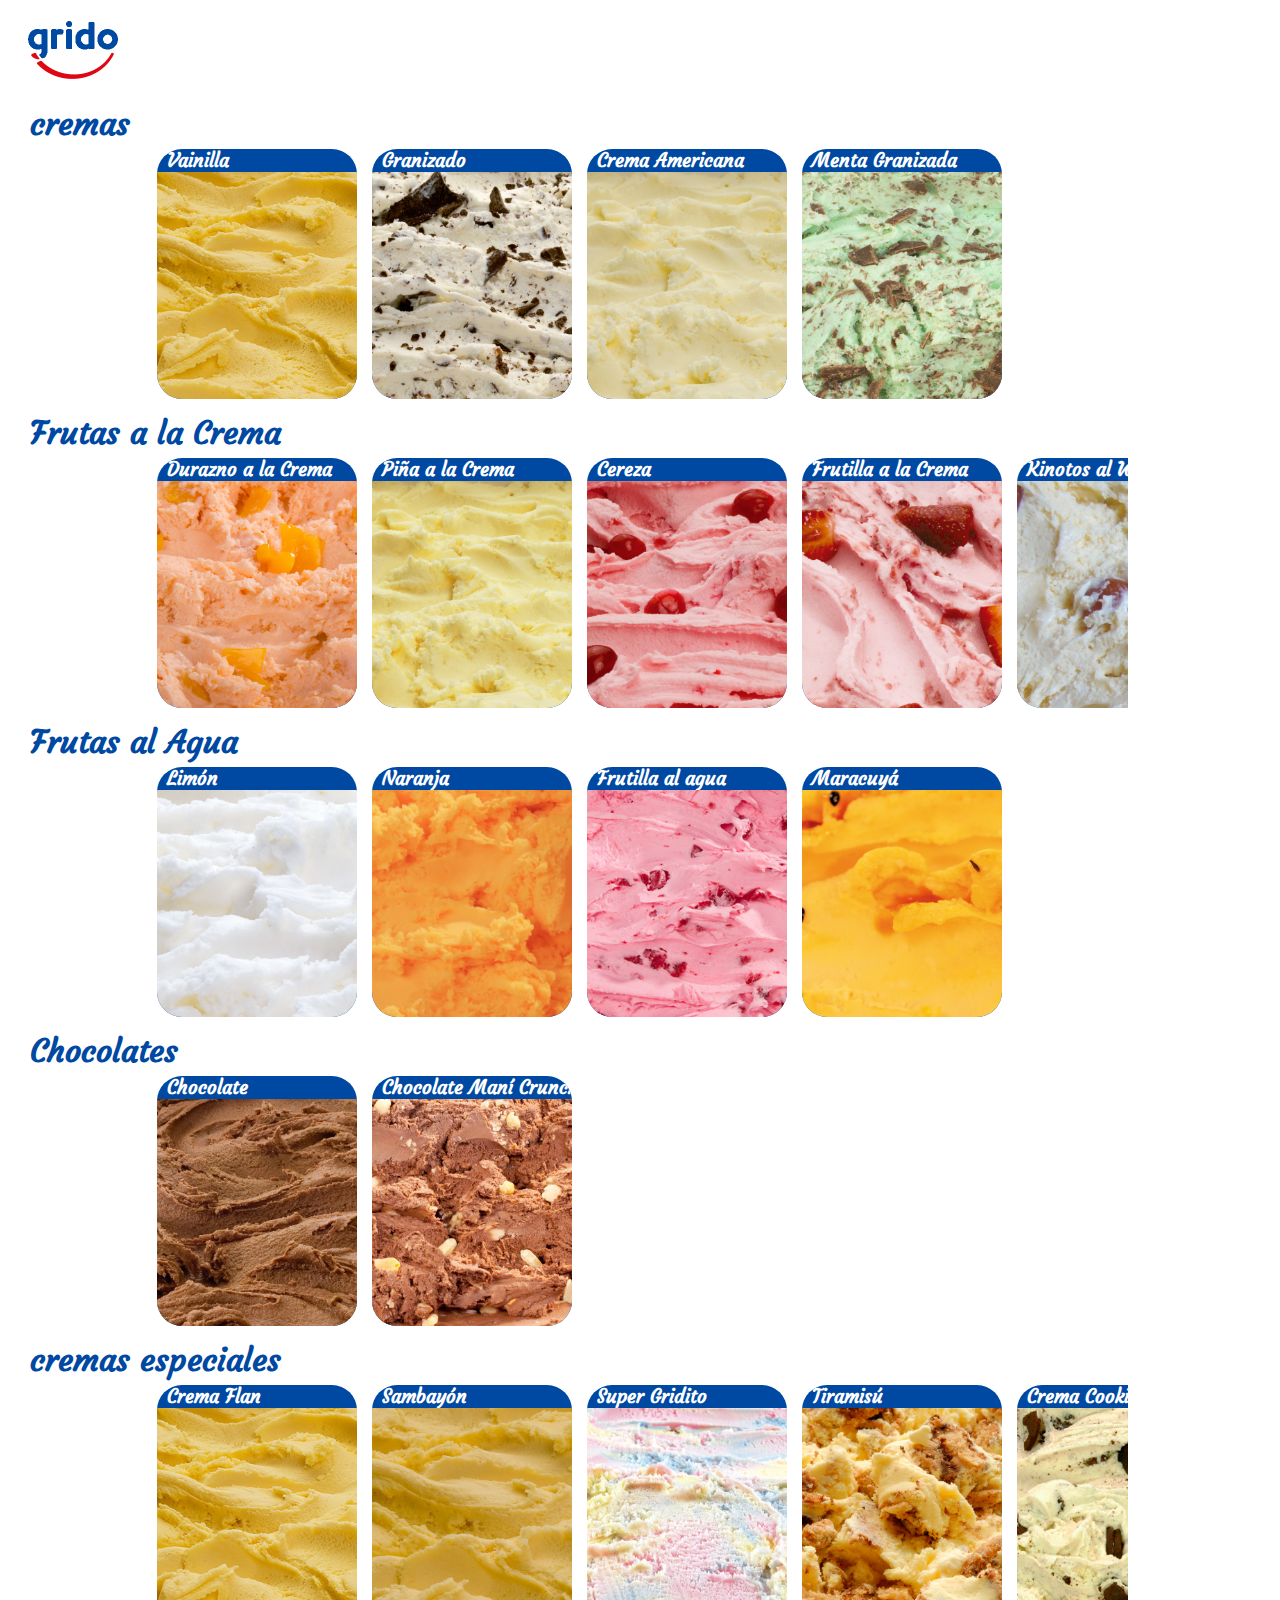
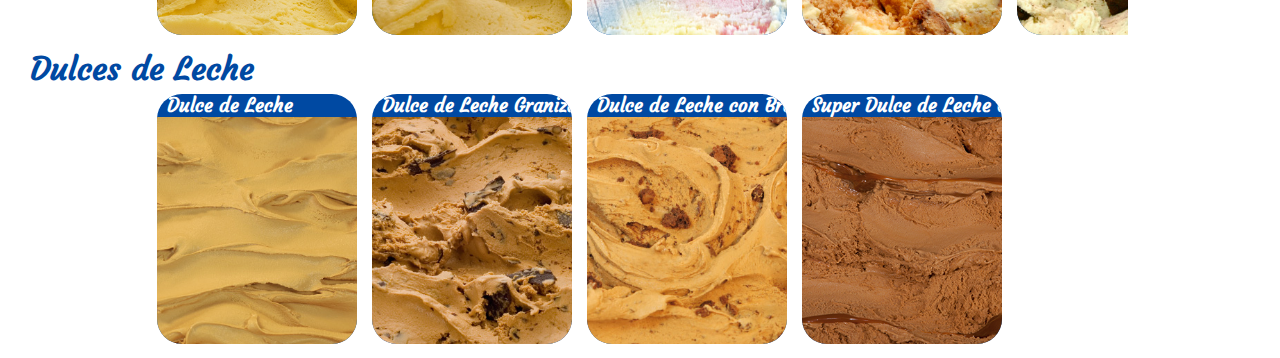
==== index.html @ 0a99d248 "stock" ====
<!DOCTYPE html>
<html lang="en">
<head>
    <meta charset="UTF-8">
    <meta http-equiv="X-UA-Compatible" content="IE=edge">
    <meta name="viewport" content="width=device-width, initial-scale=1.0">
	<link rel="stylesheet" href="sabores.css">
    <meta name="author" content="Maximiliano Vai">
    <meta name="description" content="Listado de Sabores Heladeria">
    <title>Sabores</title>
</head>
<body>
    <header class="header">
        <picture class="header__logo">
         <img src="./img/grido-logo_azul01.png" alt="grido" >   
        </picture>    
         <section class="header__menu">
         <div class="header__menu">
          <img class="heder__menu-img" src="img/profile.png" alt="iconProfile">
          <p>productos</p>     
          </div>
         <ul>
         <li><a href="http://chile.gridohelado.com">Grido</a> </li> 
         <li><a href="#">item N</a> </li> 
        </ul>
         </section>
        </header>
        <main>
        <div class="container-carousel">
            <h1>cremas</h1>
            <section class="carousel">
                <article class="ficha-sabor">
                    <h3>Vainilla</h3>
                    <picture class="ficha-sabor__imagen">
                        <img src="img/vainilla.jpg" alt="vainilla">
                        
                    </picture>
                    <p>
                        <button  type="button"> + </button>
                    </p>
                </article>
                <article class="ficha-sabor">
                    <h3>Granizado</h3>
                    <picture class="ficha-sabor__imagen">
                        <img src="img/granizado.jpg" alt="Granizado">
                    </picture>
                    <p>
                    <button type="button"> + </button>
                    </p>
                </article>
            
                <article class="ficha-sabor">
                    <h3>Crema Americana</h3>
                    <picture class="ficha-sabor__imagen">
                        <img src="img/crema-americana.jpg" alt="Crema Americana">
                    </picture>
                    <p>
                    <button type="button"> + </button>
                    </p>
                </article>
                <article class="ficha-sabor hide">
                    <h3>Crema Rusa</h3>
                    <picture class="ficha-sabor__imagen">
                        <img src="img/crema-rusa.jpg" alt="Crema Rusa">
                    </picture>
                    <p>
                    <button type="button"> + </button>
                    </p>
                </article>
                <article class="ficha-sabor">
                    <h3>Menta Granizada</h3>
                    <picture class="ficha-sabor__imagen">
                        <img src="img/menta-granizada.jpg" alt="Menta Granizada">
                    </picture>
                    <p>
                    <button type="button"> + </button>
                    </p>
                </article>                

            </section>
        </div>
        <div class="container-carousel">
            <h1>Frutas a la Crema</h1>
            <section class="carousel">
                <article class="ficha-sabor">
                    <h3>Durazno a la Crema</h3>
                    <picture class="ficha-sabor__imagen">
                        <img src="img/Durazno-a-la-crema.jpg" alt="Durazno a la Crema">
                    </picture>
                    <p>
                        <button  type="button"> + </button>
                    </p>
                </article>
                <article class="ficha-sabor">
                    <h3>Piña a la Crema</h3>
                    <picture class="ficha-sabor__imagen">
                        <img src="img/anana.jpg" alt="Piña a la Crema">
                    </picture>
                    <p>
                    <button type="button"> + </button>
                    </p>
                </article>
                <article class="ficha-sabor hide">
                    <h3>Banana con Dulce de Leche</h3>
                    <picture class="ficha-sabor__imagen">
                        <img src="img/banana-dulcedeleche.jpg" alt="Banana con Dulce de Leche">
                        
                    </picture>
                    <p>
                        <button  type="button"> + </button>
                    </p>
                </article>
                <article class="ficha-sabor">
                    <h3>Cereza</h3>
                    <picture class="ficha-sabor__imagen">
                        <img src="img/cereza.jpg" alt="Cereza">
                    </picture>
                    <p>
                    <button type="button"> + </button>
                    </p>
                </article>
                <article class="ficha-sabor">
                    <h3>Frutilla a la Crema</h3>
                    <picture class="ficha-sabor__imagen">
                        <img src="img/frutilla-crema.jpg" alt="Frutilla a la Crema">
                    </picture>
                    <p>
                    <button type="button"> + </button>
                    </p>
                </article>
                <article class="ficha-sabor">
                    <h3>Kinotos al Whisky</h3>
                    <picture class="ficha-sabor__imagen">
                        <img src="img/kinotos.jpg" alt="Kinotos al Whisky">
                    </picture>
                    <p>
                    <button type="button"> + </button>
                    </p>
                </article>                
            </section>
         </div>   
         <div class="container-carousel">
            <h1>Frutas al Agua</h1>
            <section class="carousel">
                <article class="ficha-sabor">
                    <h3>Limón</h3>
                    <picture class="ficha-sabor__imagen">
                        <img src="img/limon.jpg" alt="Limón">
                        
                    </picture>
                    <p>
                        <button  type="button"> + </button>
                    </p>
                </article>
                <article class="ficha-sabor">
                    <h3>Naranja</h3>
                    <picture class="ficha-sabor__imagen">
                        <img src="img/naranja.jpg" alt="Naranja">
                    </picture>
                    <p>
                    <button type="button"> + </button>
                    </p>
                </article>
                <article class="ficha-sabor">
                    <h3>Frutilla al agua</h3>
                    <picture class="ficha-sabor__imagen">
                        <img src="img/frutilla-agua.jpg" alt="Frutilla al agua">
                        
                    </picture>
                    <p>
                        <button  type="button"> + </button>
                    </p>
                </article>
                <article class="ficha-sabor">
                    <h3>Maracuyá</h3>
                    <picture class="ficha-sabor__imagen">
                        <img src="img/maracuya.jpg" alt="Maracuyá">
                    </picture>
                    <p>
                    <button type="button"> + </button>
                    </p>
                </article>
            </section>
         </div>   
        <div class="container-carousel">   
            <h1>Chocolates</h1>
            <section class="carousel">
                <article class="ficha-sabor hide">
                    <h3>Chocolate Dark</h3>
                    <picture class="ficha-sabor__imagen">
                        <img src="img/Chocolate-Dark.jpg" alt="Chocolate Dark">
                    </picture>
                    <p>
                        <button  type="button"> + </button>
                    </p>
                </article>
                <article class="ficha-sabor">
                    <h3>Chocolate</h3>
                    <picture class="ficha-sabor__imagen">
                        <img src="img/chocolate.jpg" alt="Chocolate">
                    </picture>
                    <p>
                    <button type="button"> + </button>
                    </p>
                </article>
                <article class="ficha-sabor hide">
                    <h3>Chocolate con Almendras</h3>
                    <picture class="ficha-sabor__imagen">
                        <img src="img/chocolate-almendras.jpg" alt="Chocolate con Almendras">
                    </picture>
                    <p>
                    <button type="button"> + </button>
                    </p>
                </article>
                <article class="ficha-sabor hide">
                    <h3>Chocolate Blanco</h3>
                    <picture class="ficha-sabor__imagen">
                        <img src="img/chocolate-blanco.jpg" alt="Chocolate Blanco">
                    </picture>
                    <p>
                    <button type="button"> + </button>
                    </p>
                </article>

                <article class="ficha-sabor hide">
                    <h3>Chocolate Suizo</h3>
                    <picture class="ficha-sabor__imagen">
                        <img src="img/chocolate-suizo.jpg" alt="Chocolate Suizo">
                    </picture>
                    <p>
                    <button type="button"> + </button>
                    </p>
                </article>
                <article class="ficha-sabor">
                    <h3>Chocolate Maní Crunch</h3>
                    <picture class="ficha-sabor__imagen">
                        <img src="img/chocolate-crunch.jpg" alt="Chocolate Maní Crunch">
                    </picture>
                    <p>
                    <button type="button"> + </button>
                    </p>
                </article>
            </section>
         </div>
         <div class="container-carousel">
            <h1>cremas especiales</h1>
            <section class="carousel">
                
                <article class="ficha-sabor hide">
                    <h3>Crème Brûlée</h3>
                    <picture class="ficha-sabor__imagen">
                        <img src="img/Creme-Brulee.jpg" alt="Crème Brûlée">
                    </picture>
                    <p>
                        <button  type="button"> + </button>
                    </p>
                </article>
                <article class="ficha-sabor">
                    <h3>Crema Flan</h3>
                    <picture class="ficha-sabor__imagen">
                        <img src="img/vainilla.jpg" alt="Crema Flan">
                    </picture>
                    <p>
                    <button type="button"> + </button>
                    </p>
                </article>
                <article class="ficha-sabor ">
                    <h3>Sambayón</h3>
                    <picture class="ficha-sabor__imagen">
                        <img src="img/sambayon.jpg" alt="Sambayon">
                    </picture>
                    <p>
                        <button  type="button"> + </button>
                    </p>
                </article>
                <article class="ficha-sabor">
                    <h3>Super Gridito</h3>
                    <picture class="ficha-sabor__imagen">
                        <img src="img/super-gridito.jpg" alt="Super Gridito">
                    </picture>
                    <p>
                    <button type="button"> + </button>
                    </p>
                </article>
                <article class="ficha-sabor">
                    <h3>Tiramisú</h3>
                    <picture class="ficha-sabor__imagen">
                        <img src="img/tiramisu.jpg" alt="Tiramisú">
                    </picture>
                    <p>
                        <button  type="button"> + </button>
                    </p>
                </article>
                <article class="ficha-sabor">
                    <h3>Crema Cookie </h3>
                    <picture class="ficha-sabor__imagen">
                        <img src="img/crema-cookie.jpg" alt="Crema Cookie">
                    </picture>
                    <p>
                    <button type="button"> + </button>
                    </p>
                </article>

                <article class="ficha-sabor">
                    <h3>Mascarpone con Frutos del Bosque</h3>
                    <picture class="ficha-sabor__imagen">
                        <img src="img/mascarpone-frutos.jpg" alt="Mascarpone con Frutos del Bosque">
                    </picture>
                    <p>
                    <button type="button"> + </button>
                    </p>
                </article>
                <article class="ficha-sabor">
                    <h3>Tramontana</h3>
                    <picture class="ficha-sabor__imagen">
                        <img src="img/tramontana.jpg" alt="Tramontana">
                    </picture>
                    <p>
                    <button type="button"> + </button>
                    </p>
                </article>
                <article class="ficha-sabor">
                    <h3>Marroc</h3>
                    <picture class="ficha-sabor__imagen">
                        <img src="img/marroc.jpg" alt="Marroc">
                    </picture>
                    <p>
                    <button type="button"> + </button>
                    </p>
                </article>
                <article class="ficha-sabor">
                    <h3>Cappuccino Granizado</h3>
                    <picture class="ficha-sabor__imagen">
                        <img src="img/cappuccino.jpg" alt="Cappuccino Granizado">
                    </picture>
                    <p>
                    <button type="button"> + </button>
                    </p>
                </article>
            </section>
         </div>
         <div class="container-carousel">
            <h1>Dulces de Leche</h1>
            <section class="carousel">
                <article class="ficha-sabor ">
                    <h3>Dulce de Leche</h3>
                    <picture class="ficha-sabor__imagen">
                        <img src="img/dulcedeleche.jpg" alt="Dulce de Leche">
                        
                    </picture>
                    <p>
                        <button  type="button"> + </button>
                    </p>
                </article>
                <article class="ficha-sabor hide">
                    <h3>Dulce de Leche con Nuez</h3>
                    <picture class="ficha-sabor__imagen">
                        <img src="img/dulcedeleche.jpg" alt="Dulce de Leche con Nuez">
                    </picture>
                    <p>
                    <button type="button"> + </button>
                    </p>
                </article>
                <article class="ficha-sabor">
                    <h3>Dulce de Leche Granizado</h3>
                    <picture class="ficha-sabor__imagen">
                        <img src="img/dulcedeleche-granizado.jpg" alt="Dulce de Leche Granizado">
                    </picture>
                    <p>
                    <button type="button"> + </button>
                    </p>
                </article>

                <article class="ficha-sabor">
                    <h3>Dulce de Leche con Brownie</h3>
                    <picture class="ficha-sabor__imagen">
                        <img src="img/dulcedeleche-brownie.jpg" alt="Dulce de Leche con Brownie">
                    </picture>
                    <p>
                    <button type="button"> + </button>
                    </p>
                </article>
                <article class="ficha-sabor">
                    <h3>Super Dulce de Leche Grido</h3>
                    <picture class="ficha-sabor__imagen">
                        <img src="img/super-ddl.jpg" alt="Super Dulce de Leche Grido">
                    </picture>
                    <p>
                    <button type="button"> + </button>
                    </p>
                </article>

            </section>
         </div>   
        </main>   
</body>
</html>
---- sabores.css ----
@import url('https://fonts.googleapis.com/css2?family=Courgette&display=swap');

:root{

    --branding-blue  : #0049a2 ; /*azul grido*/
    --branding-red   : #db3a35 ; /*rojo grido*/
    --branding-light : #AB88FF ;

 font-family: 'Courgette', cursive;

}


*{
    margin: 0;
    padding: 0;
    color: var(--branding-blue);
    font-family: 'Courgette', cursive;
 }
a{
/*    color: white;*/
    text-decoration: none;
}
a:hover{
    text-decoration:underline;
}



.header {
    margin: 10px;
    padding: 5px;
    display: flex;
    align-content: center;
    justify-content: space-between;
}

.header__logo img{
    height: 60px;
    width:  106px;   
    margin: 5px;
}

.header__menu{
    display: none;
}

.container-carousel{
    margin: 5px 30px;
}

.carousel
{
    width: 80%;
    overflow: scroll;
    /*padding: 0px;*/
    margin: auto; /*centra el elemento*/
    position: relative;
    white-space:nowrap;
    
}




.ficha-sabor{
width: 200px;
height: 250px;
border-radius: 25px;
margin: 5px;
overflow: hidden;
background-color: var(--branding-blue);
display:  inline-block ;
transition: 650ms ;
transform-origin: center;
 
}

.ficha-sabor h3 {
     color: white;
     margin: 0 10px ; 
     
}

.ficha-sabor__imagen > img {
    width: 200px;
    height: 250px;
    object-fit: cover;
    z-index: -5;
   }
   .ficha-sabor button{
       display: none;
       position: relative;
       top: -100px;
       margin: -80px 90px;
       text-align: center;
       font-size: 30px;
       border-radius: 15px;
       background-color: rgba(255,255,255,0.3);
   }
.hide {
    display: none;
}
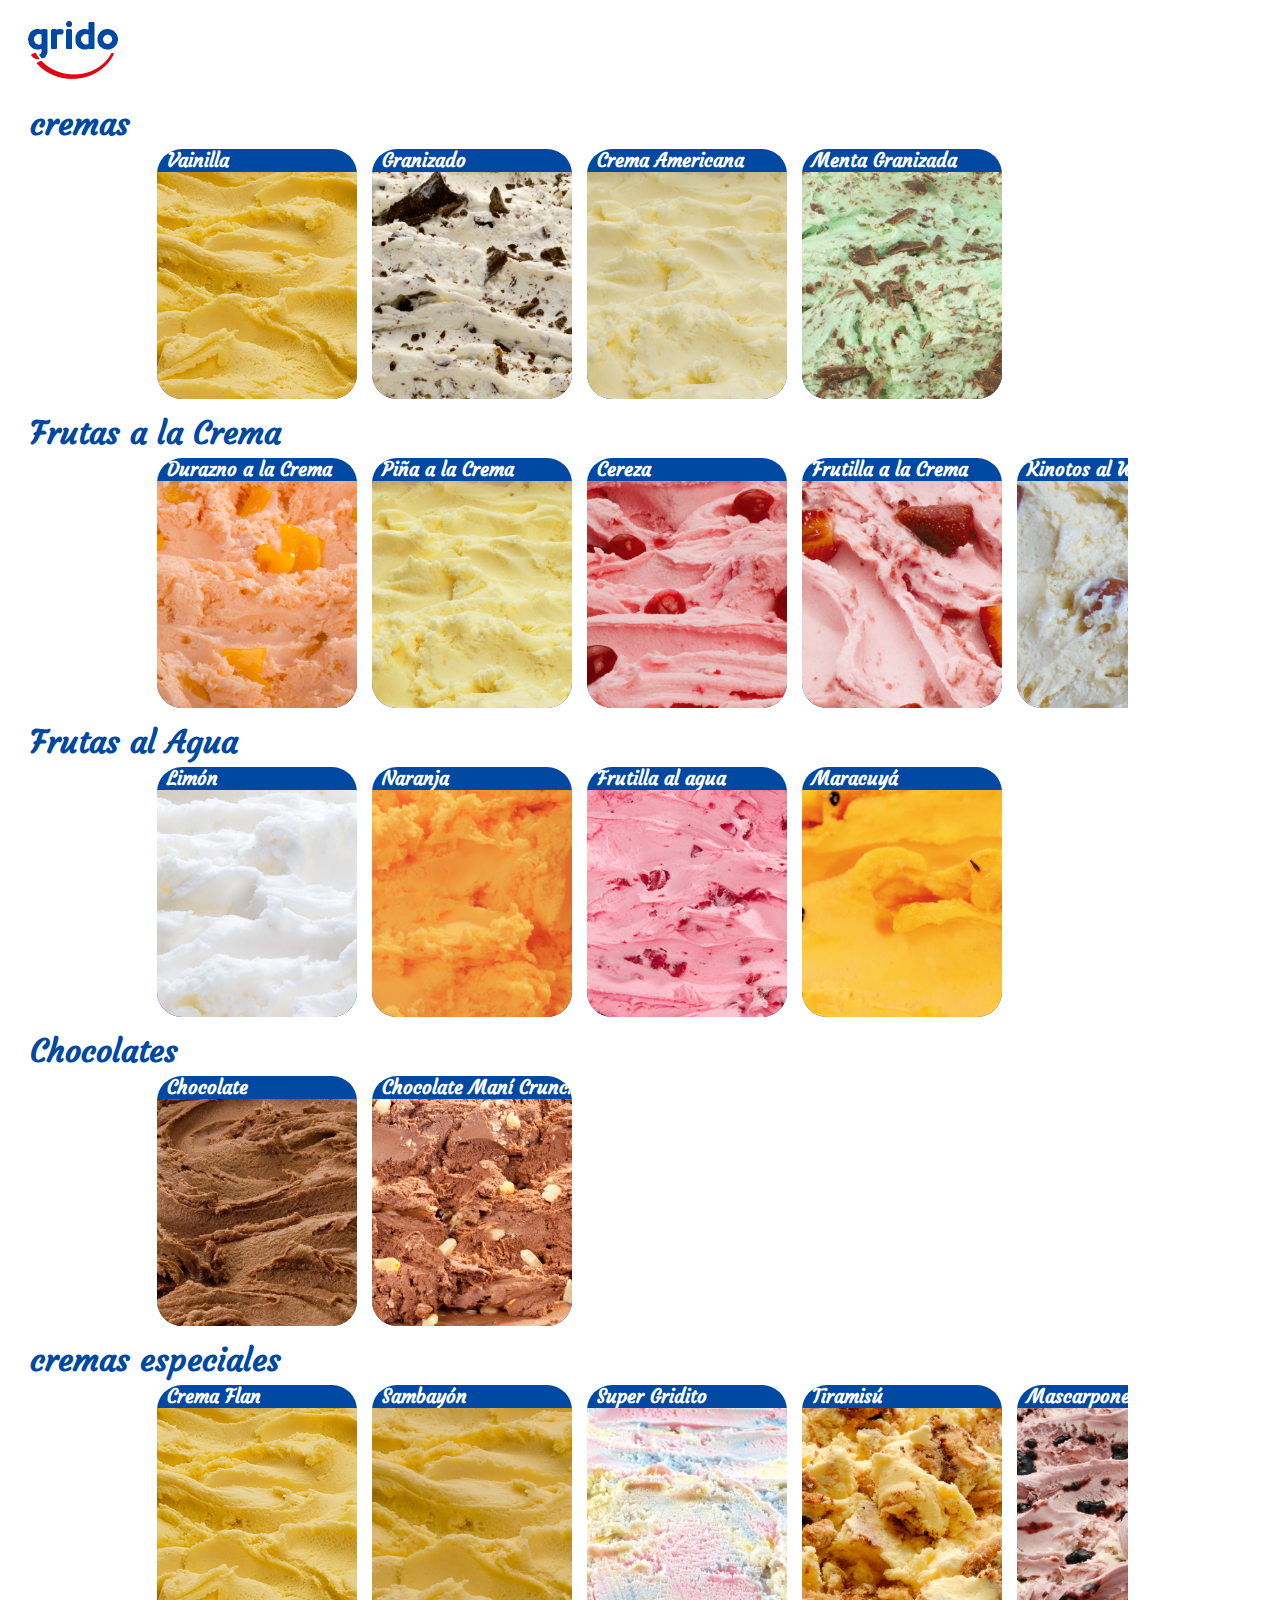
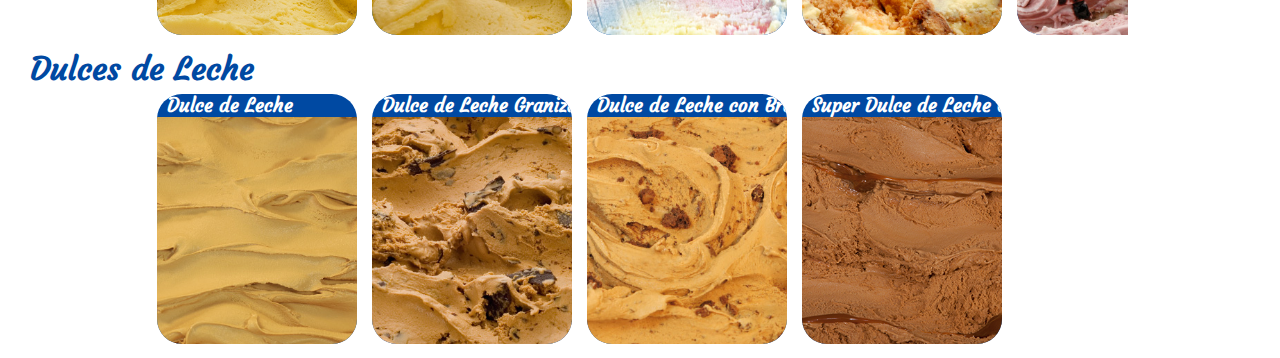
==== commit fe5a4acb: "stock" ====
--- a/index.html
+++ b/index.html
@@ -291,7 +291,7 @@
                         <button  type="button"> + </button>
                     </p>
                 </article>
-                <article class="ficha-sabor">
+                <article class="ficha-sabor hide">
                     <h3>Crema Cookie </h3>
                     <picture class="ficha-sabor__imagen">
                         <img src="img/crema-cookie.jpg" alt="Crema Cookie">
@@ -328,7 +328,7 @@
                     <button type="button"> + </button>
                     </p>
                 </article>
-                <article class="ficha-sabor">
+                <article class="ficha-sabor hide">
                     <h3>Cappuccino Granizado</h3>
                     <picture class="ficha-sabor__imagen">
                         <img src="img/cappuccino.jpg" alt="Cappuccino Granizado">
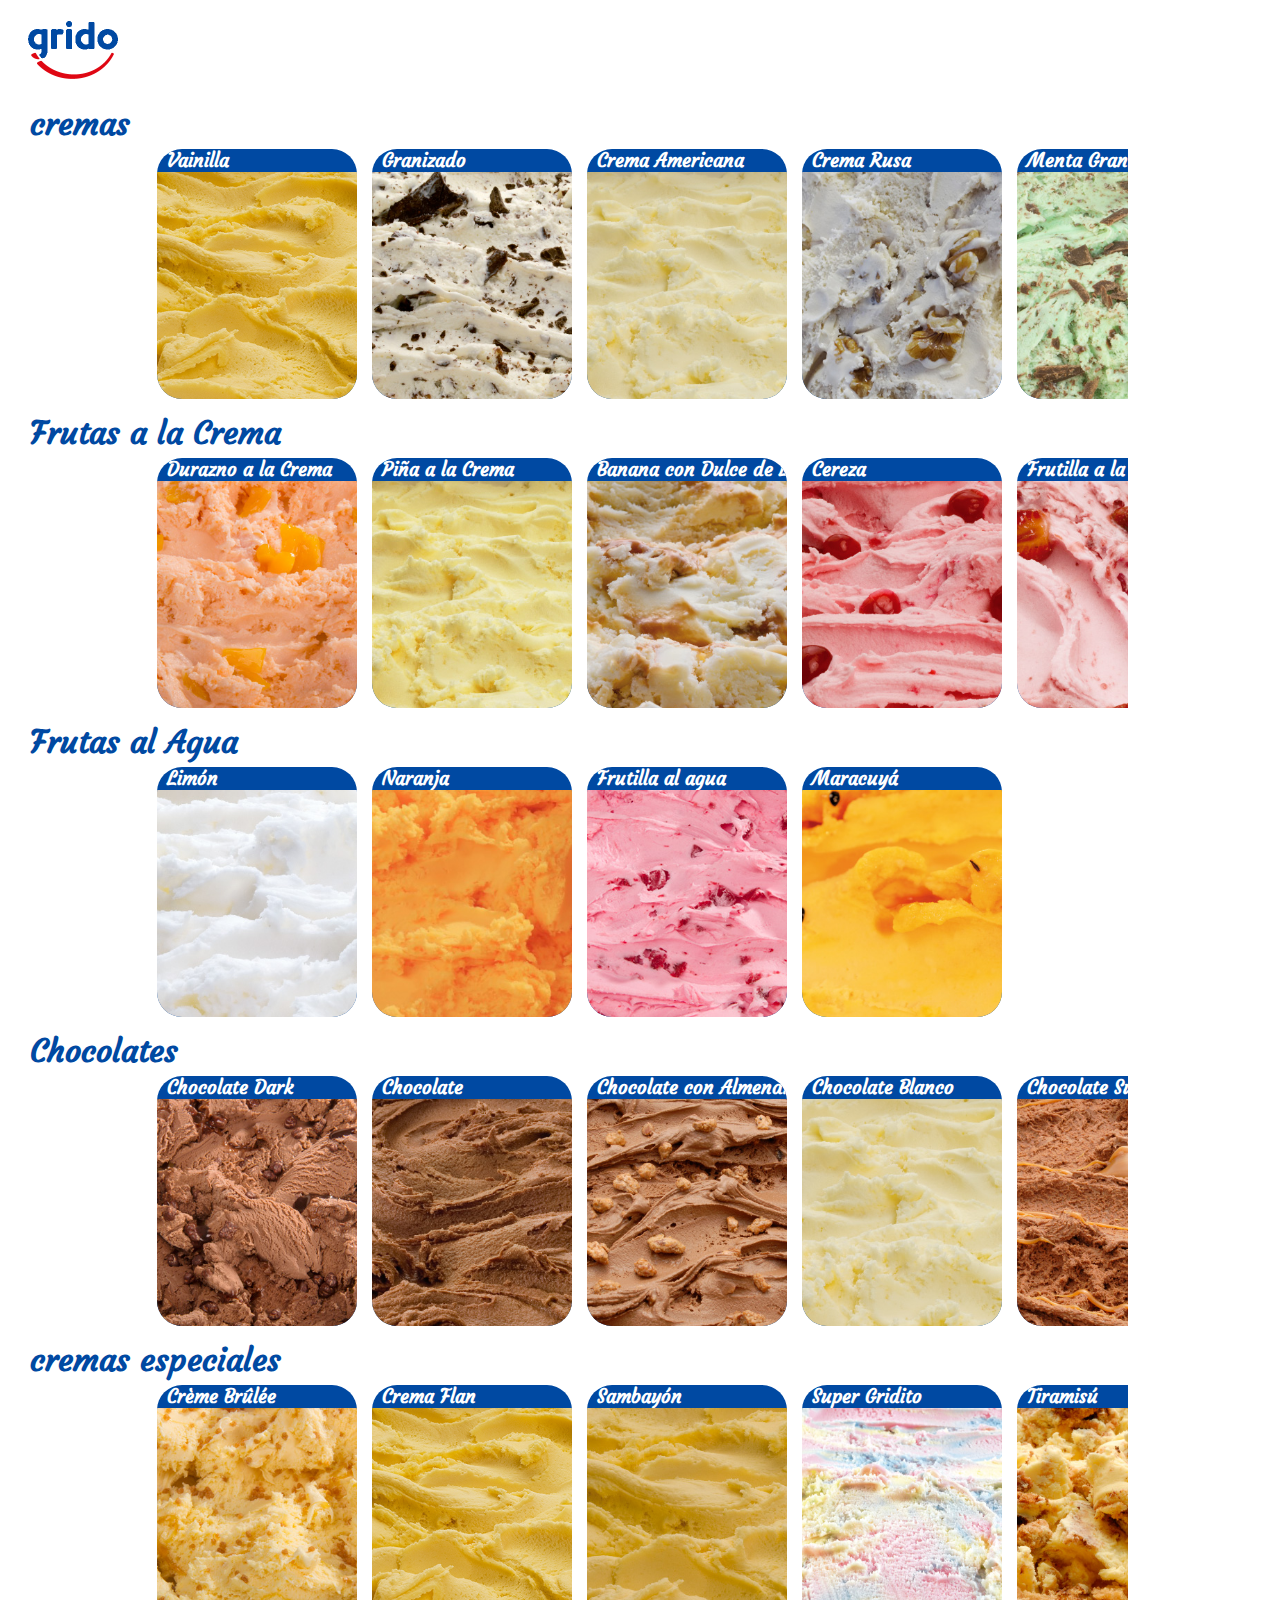
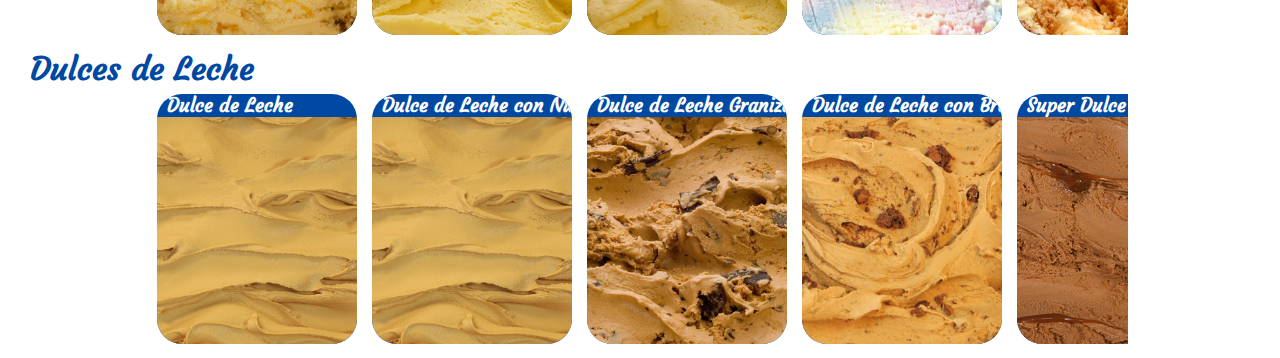
==== commit 66c9f92b: "sotck" ====
--- a/index.html
+++ b/index.html
@@ -58,7 +58,7 @@
                     <button type="button"> + </button>
                     </p>
                 </article>
-                <article class="ficha-sabor hide">
+                <article class="ficha-sabor  ">
                     <h3>Crema Rusa</h3>
                     <picture class="ficha-sabor__imagen">
                         <img src="img/crema-rusa.jpg" alt="Crema Rusa">
@@ -100,7 +100,7 @@
                     <button type="button"> + </button>
                     </p>
                 </article>
-                <article class="ficha-sabor hide">
+                <article class="ficha-sabor  ">
                     <h3>Banana con Dulce de Leche</h3>
                     <picture class="ficha-sabor__imagen">
                         <img src="img/banana-dulcedeleche.jpg" alt="Banana con Dulce de Leche">
@@ -185,7 +185,7 @@
         <div class="container-carousel">   
             <h1>Chocolates</h1>
             <section class="carousel">
-                <article class="ficha-sabor hide">
+                <article class="ficha-sabor  ">
                     <h3>Chocolate Dark</h3>
                     <picture class="ficha-sabor__imagen">
                         <img src="img/Chocolate-Dark.jpg" alt="Chocolate Dark">
@@ -203,7 +203,7 @@
                     <button type="button"> + </button>
                     </p>
                 </article>
-                <article class="ficha-sabor hide">
+                <article class="ficha-sabor  ">
                     <h3>Chocolate con Almendras</h3>
                     <picture class="ficha-sabor__imagen">
                         <img src="img/chocolate-almendras.jpg" alt="Chocolate con Almendras">
@@ -212,7 +212,7 @@
                     <button type="button"> + </button>
                     </p>
                 </article>
-                <article class="ficha-sabor hide">
+                <article class="ficha-sabor  ">
                     <h3>Chocolate Blanco</h3>
                     <picture class="ficha-sabor__imagen">
                         <img src="img/chocolate-blanco.jpg" alt="Chocolate Blanco">
@@ -222,7 +222,7 @@
                     </p>
                 </article>
 
-                <article class="ficha-sabor hide">
+                <article class="ficha-sabor  ">
                     <h3>Chocolate Suizo</h3>
                     <picture class="ficha-sabor__imagen">
                         <img src="img/chocolate-suizo.jpg" alt="Chocolate Suizo">
@@ -246,7 +246,7 @@
             <h1>cremas especiales</h1>
             <section class="carousel">
                 
-                <article class="ficha-sabor hide">
+                <article class="ficha-sabor  ">
                     <h3>Crème Brûlée</h3>
                     <picture class="ficha-sabor__imagen">
                         <img src="img/Creme-Brulee.jpg" alt="Crème Brûlée">
@@ -291,7 +291,7 @@
                         <button  type="button"> + </button>
                     </p>
                 </article>
-                <article class="ficha-sabor hide">
+                <article class="ficha-sabor  ">
                     <h3>Crema Cookie </h3>
                     <picture class="ficha-sabor__imagen">
                         <img src="img/crema-cookie.jpg" alt="Crema Cookie">
@@ -328,7 +328,7 @@
                     <button type="button"> + </button>
                     </p>
                 </article>
-                <article class="ficha-sabor hide">
+                <article class="ficha-sabor  ">
                     <h3>Cappuccino Granizado</h3>
                     <picture class="ficha-sabor__imagen">
                         <img src="img/cappuccino.jpg" alt="Cappuccino Granizado">
@@ -352,7 +352,7 @@
                         <button  type="button"> + </button>
                     </p>
                 </article>
-                <article class="ficha-sabor hide">
+                <article class="ficha-sabor  ">
                     <h3>Dulce de Leche con Nuez</h3>
                     <picture class="ficha-sabor__imagen">
                         <img src="img/dulcedeleche.jpg" alt="Dulce de Leche con Nuez">
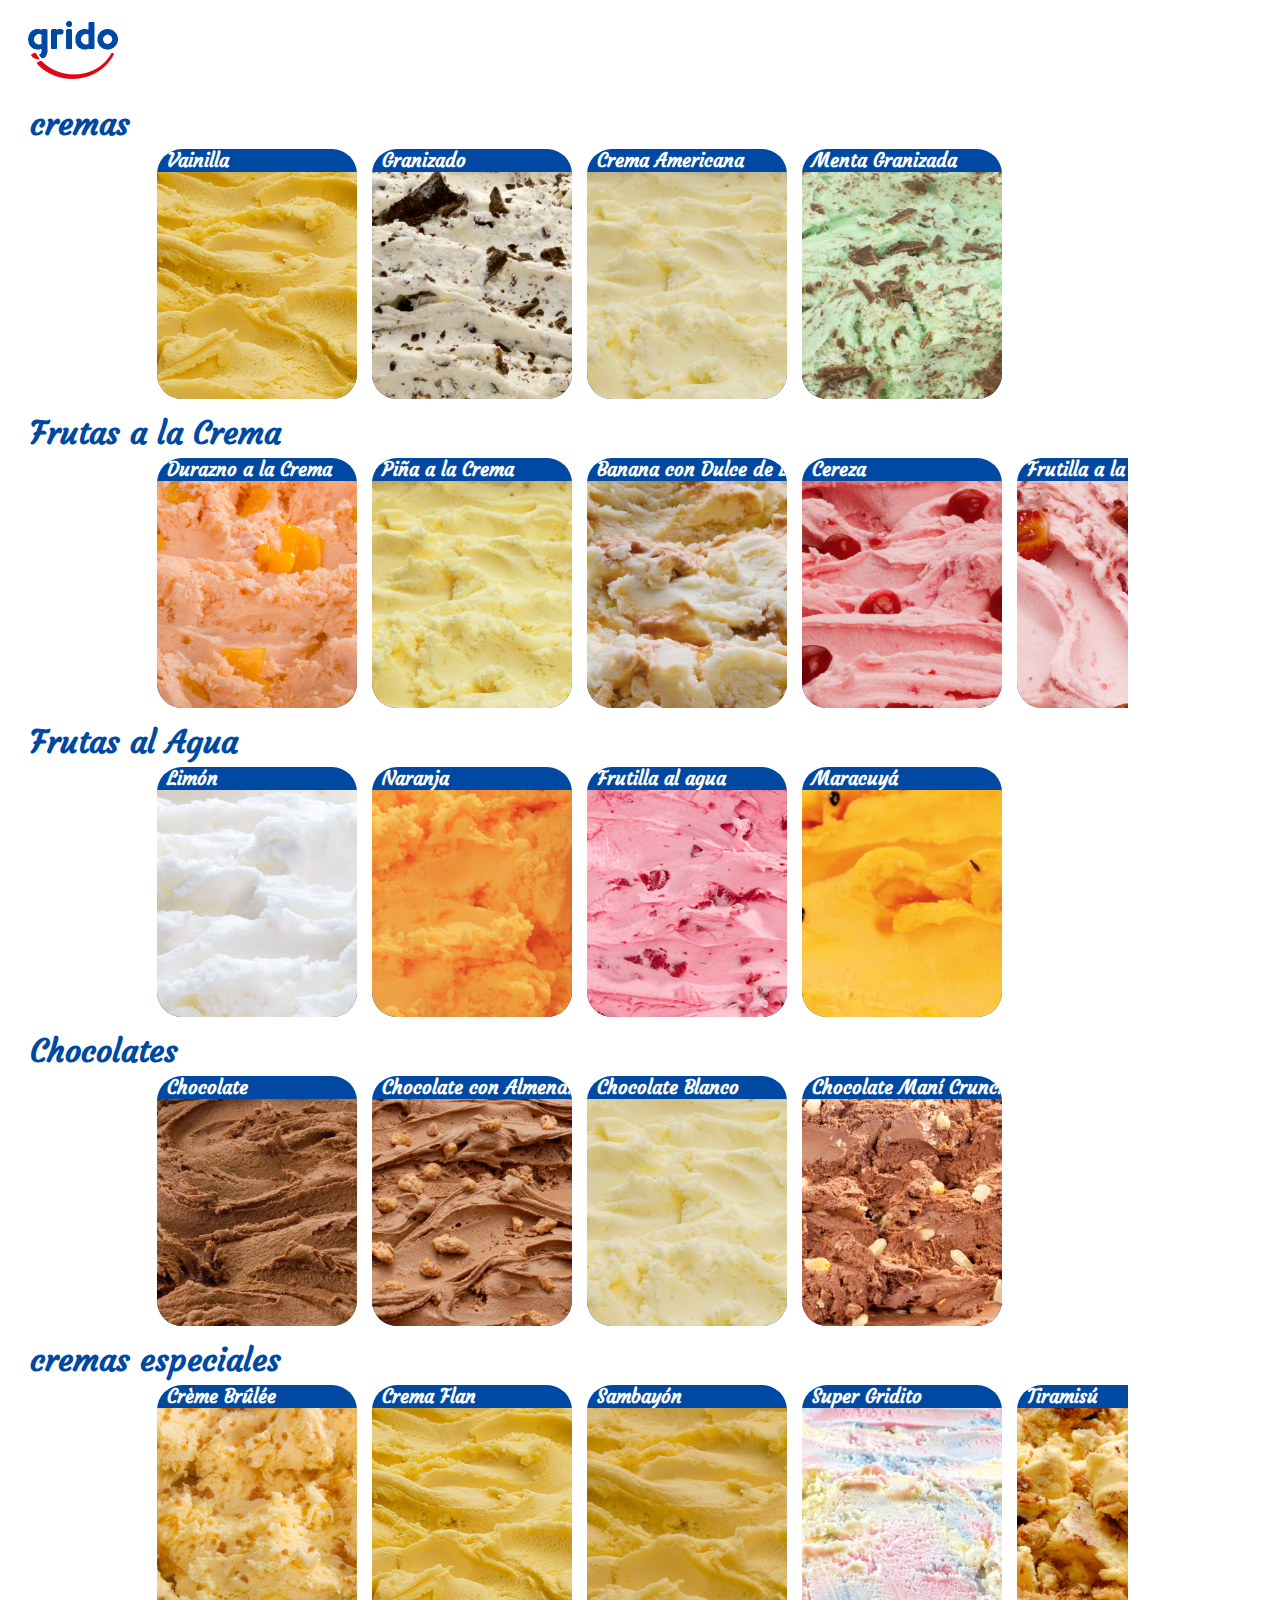
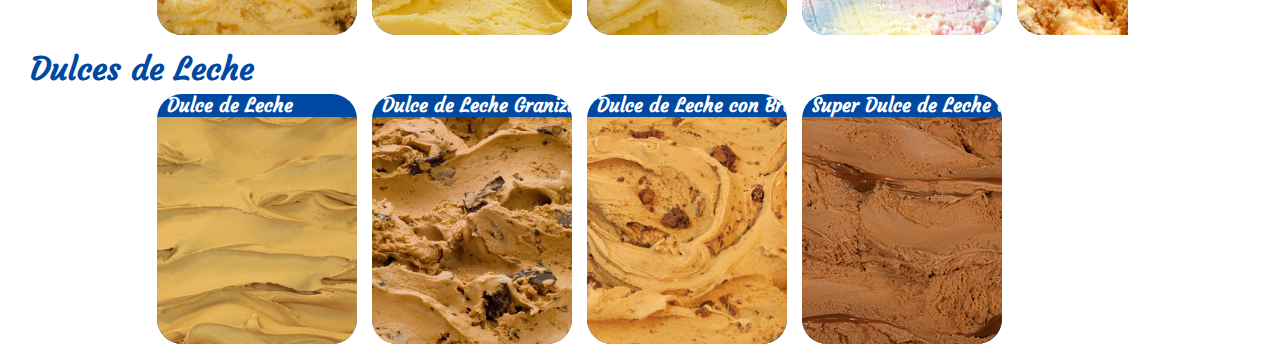
==== commit ee61d903: "stock" ====
--- a/index.html
+++ b/index.html
@@ -58,7 +58,7 @@
                     <button type="button"> + </button>
                     </p>
                 </article>
-                <article class="ficha-sabor  ">
+                <article class="ficha-sabor hide ">
                     <h3>Crema Rusa</h3>
                     <picture class="ficha-sabor__imagen">
                         <img src="img/crema-rusa.jpg" alt="Crema Rusa">
@@ -185,7 +185,7 @@
         <div class="container-carousel">   
             <h1>Chocolates</h1>
             <section class="carousel">
-                <article class="ficha-sabor  ">
+                <article class="ficha-sabor hide ">
                     <h3>Chocolate Dark</h3>
                     <picture class="ficha-sabor__imagen">
                         <img src="img/Chocolate-Dark.jpg" alt="Chocolate Dark">
@@ -222,7 +222,7 @@
                     </p>
                 </article>
 
-                <article class="ficha-sabor  ">
+                <article class="ficha-sabor hide ">
                     <h3>Chocolate Suizo</h3>
                     <picture class="ficha-sabor__imagen">
                         <img src="img/chocolate-suizo.jpg" alt="Chocolate Suizo">
@@ -291,7 +291,7 @@
                         <button  type="button"> + </button>
                     </p>
                 </article>
-                <article class="ficha-sabor  ">
+                <article class="ficha-sabor  hide ">
                     <h3>Crema Cookie </h3>
                     <picture class="ficha-sabor__imagen">
                         <img src="img/crema-cookie.jpg" alt="Crema Cookie">
@@ -328,7 +328,7 @@
                     <button type="button"> + </button>
                     </p>
                 </article>
-                <article class="ficha-sabor  ">
+                <article class="ficha-sabor hide ">
                     <h3>Cappuccino Granizado</h3>
                     <picture class="ficha-sabor__imagen">
                         <img src="img/cappuccino.jpg" alt="Cappuccino Granizado">
@@ -352,7 +352,7 @@
                         <button  type="button"> + </button>
                     </p>
                 </article>
-                <article class="ficha-sabor  ">
+                <article class="ficha-sabor  hide ">
                     <h3>Dulce de Leche con Nuez</h3>
                     <picture class="ficha-sabor__imagen">
                         <img src="img/dulcedeleche.jpg" alt="Dulce de Leche con Nuez">
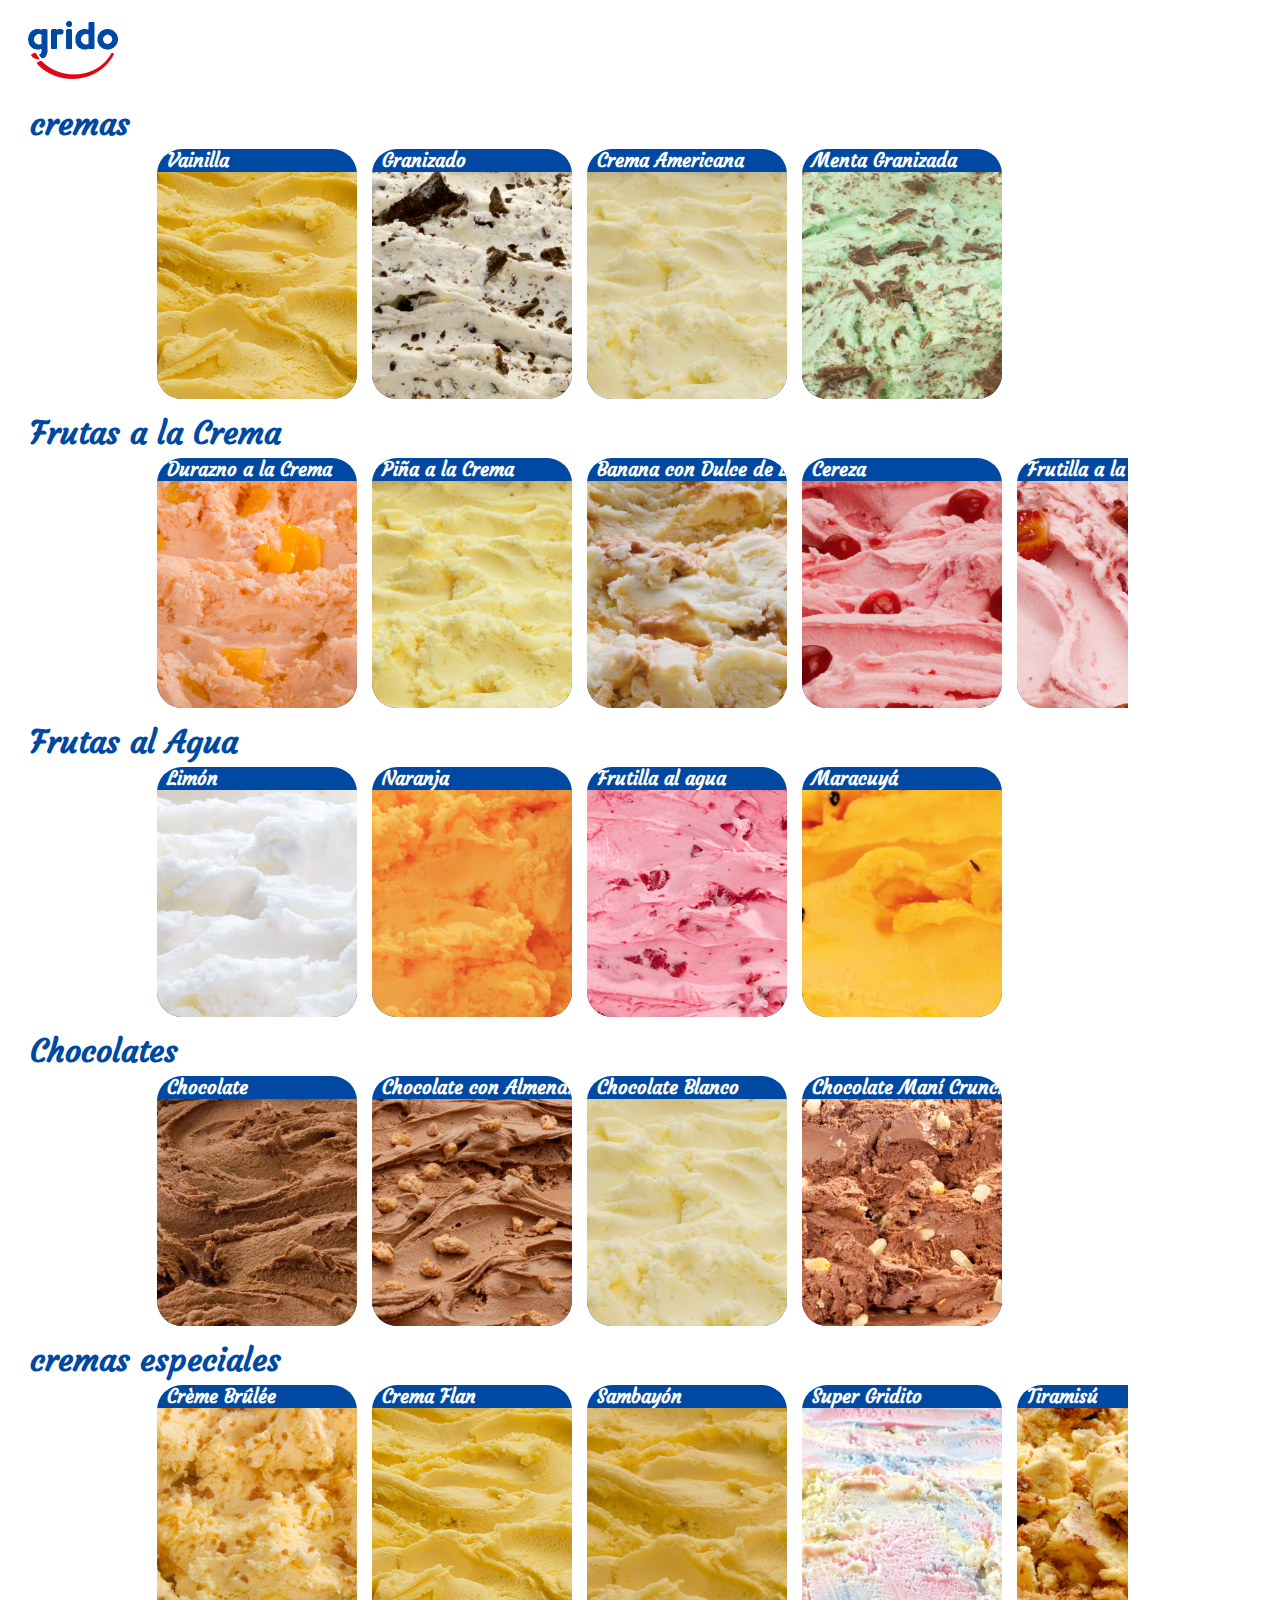
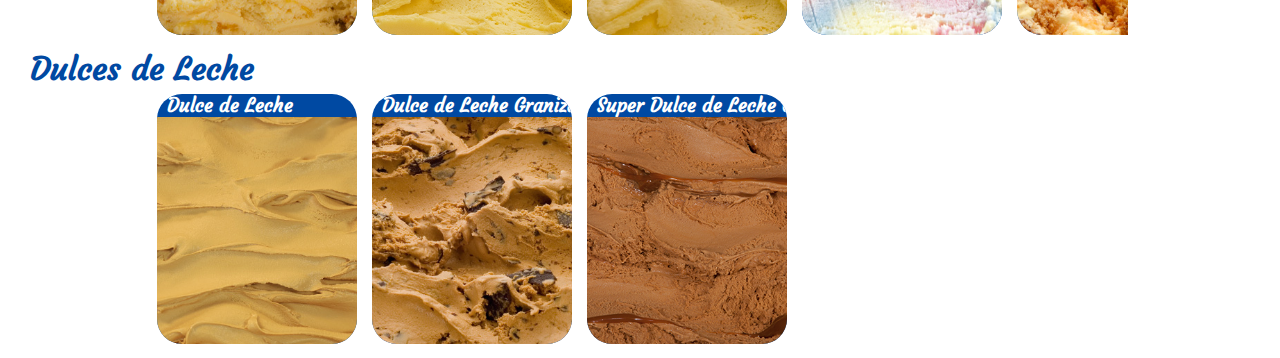
==== commit 6d13fe36: "stock" ====
--- a/index.html
+++ b/index.html
@@ -310,7 +310,7 @@
                     <button type="button"> + </button>
                     </p>
                 </article>
-                <article class="ficha-sabor">
+                <article class="ficha-sabor hide>
                     <h3>Tramontana</h3>
                     <picture class="ficha-sabor__imagen">
                         <img src="img/tramontana.jpg" alt="Tramontana">
@@ -371,7 +371,7 @@
                     </p>
                 </article>
 
-                <article class="ficha-sabor">
+                <article class="ficha-sabor hide">
                     <h3>Dulce de Leche con Brownie</h3>
                     <picture class="ficha-sabor__imagen">
                         <img src="img/dulcedeleche-brownie.jpg" alt="Dulce de Leche con Brownie">
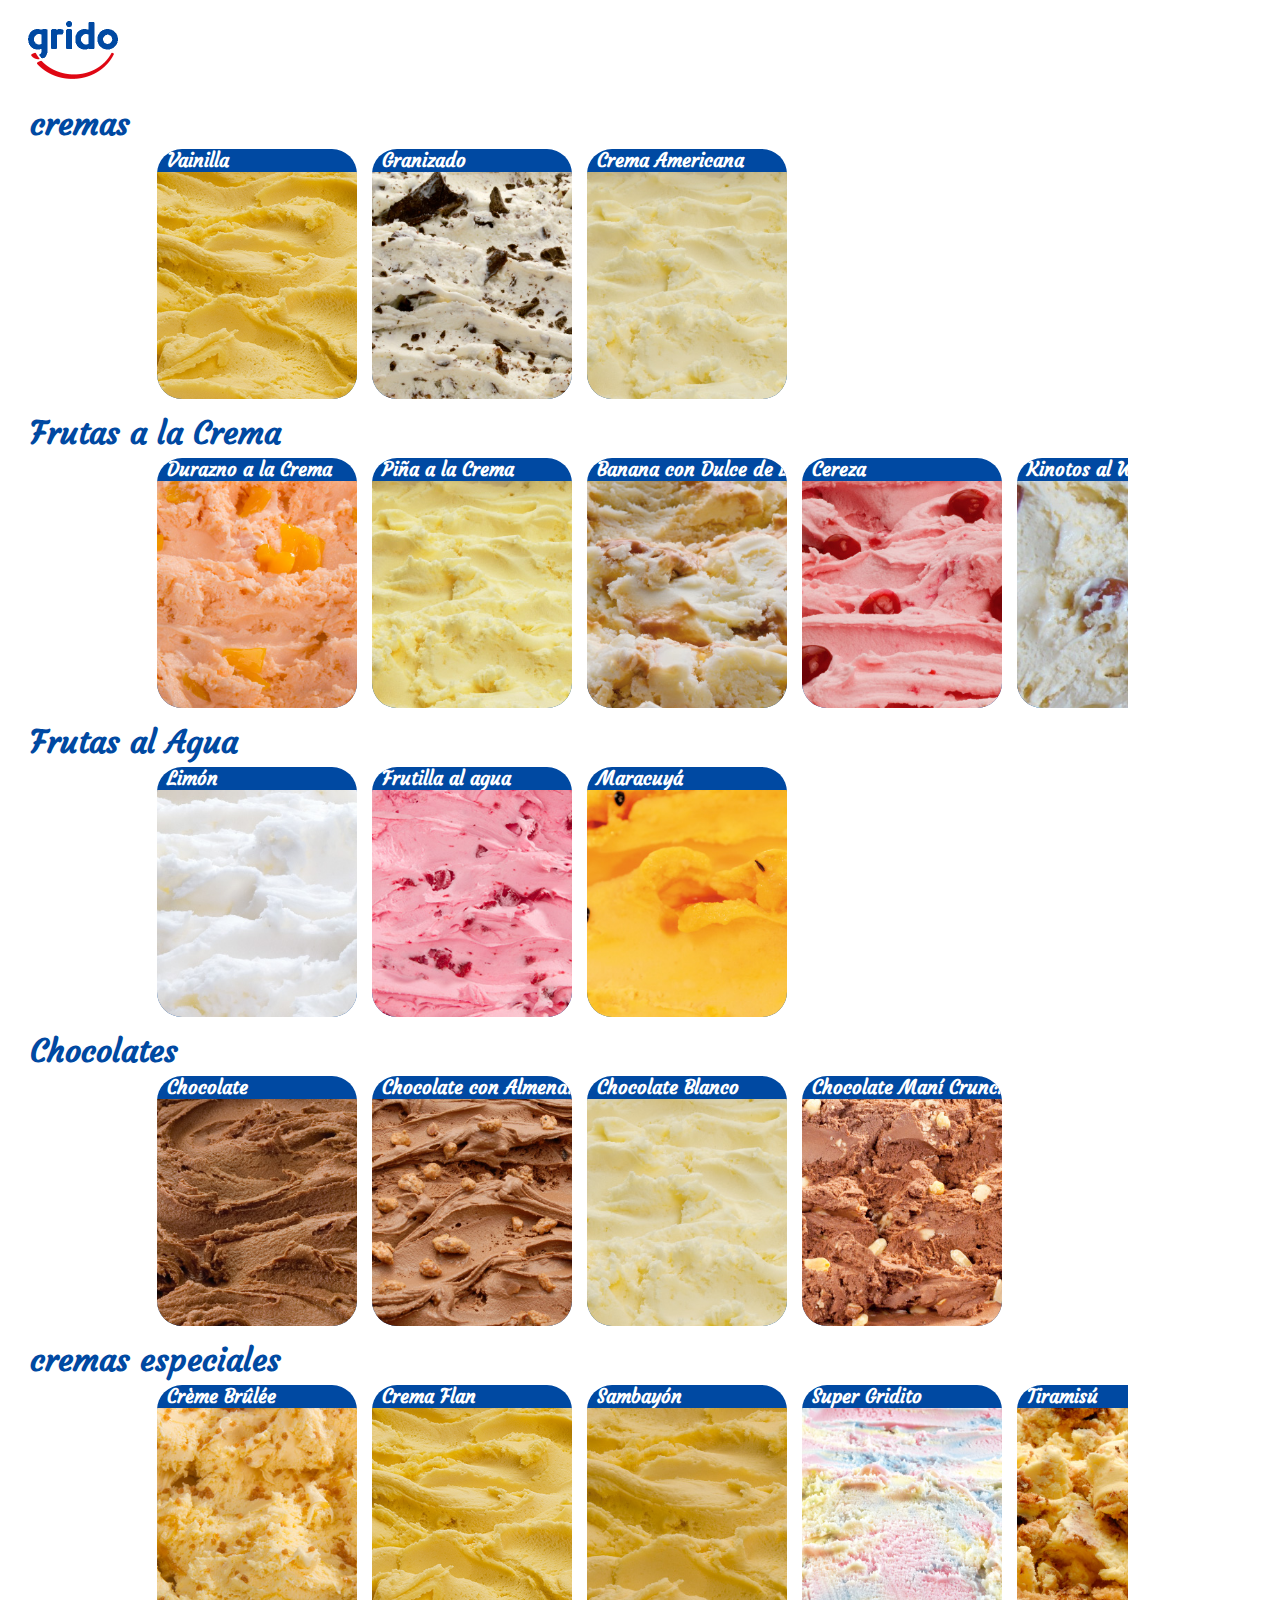
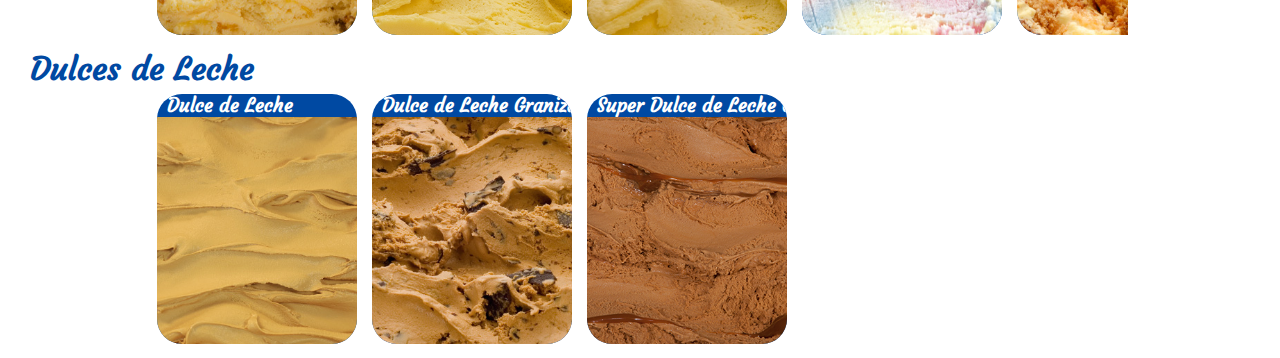
==== commit b66f4732: "stocks" ====
--- a/index.html
+++ b/index.html
@@ -67,7 +67,7 @@
                     <button type="button"> + </button>
                     </p>
                 </article>
-                <article class="ficha-sabor">
+                <article class="ficha-sabor hide">
                     <h3>Menta Granizada</h3>
                     <picture class="ficha-sabor__imagen">
                         <img src="img/menta-granizada.jpg" alt="Menta Granizada">
@@ -119,7 +119,7 @@
                     <button type="button"> + </button>
                     </p>
                 </article>
-                <article class="ficha-sabor">
+                <article class="ficha-sabor hide">
                     <h3>Frutilla a la Crema</h3>
                     <picture class="ficha-sabor__imagen">
                         <img src="img/frutilla-crema.jpg" alt="Frutilla a la Crema">
@@ -152,7 +152,7 @@
                         <button  type="button"> + </button>
                     </p>
                 </article>
-                <article class="ficha-sabor">
+                <article class="ficha-sabor hide">
                     <h3>Naranja</h3>
                     <picture class="ficha-sabor__imagen">
                         <img src="img/naranja.jpg" alt="Naranja">
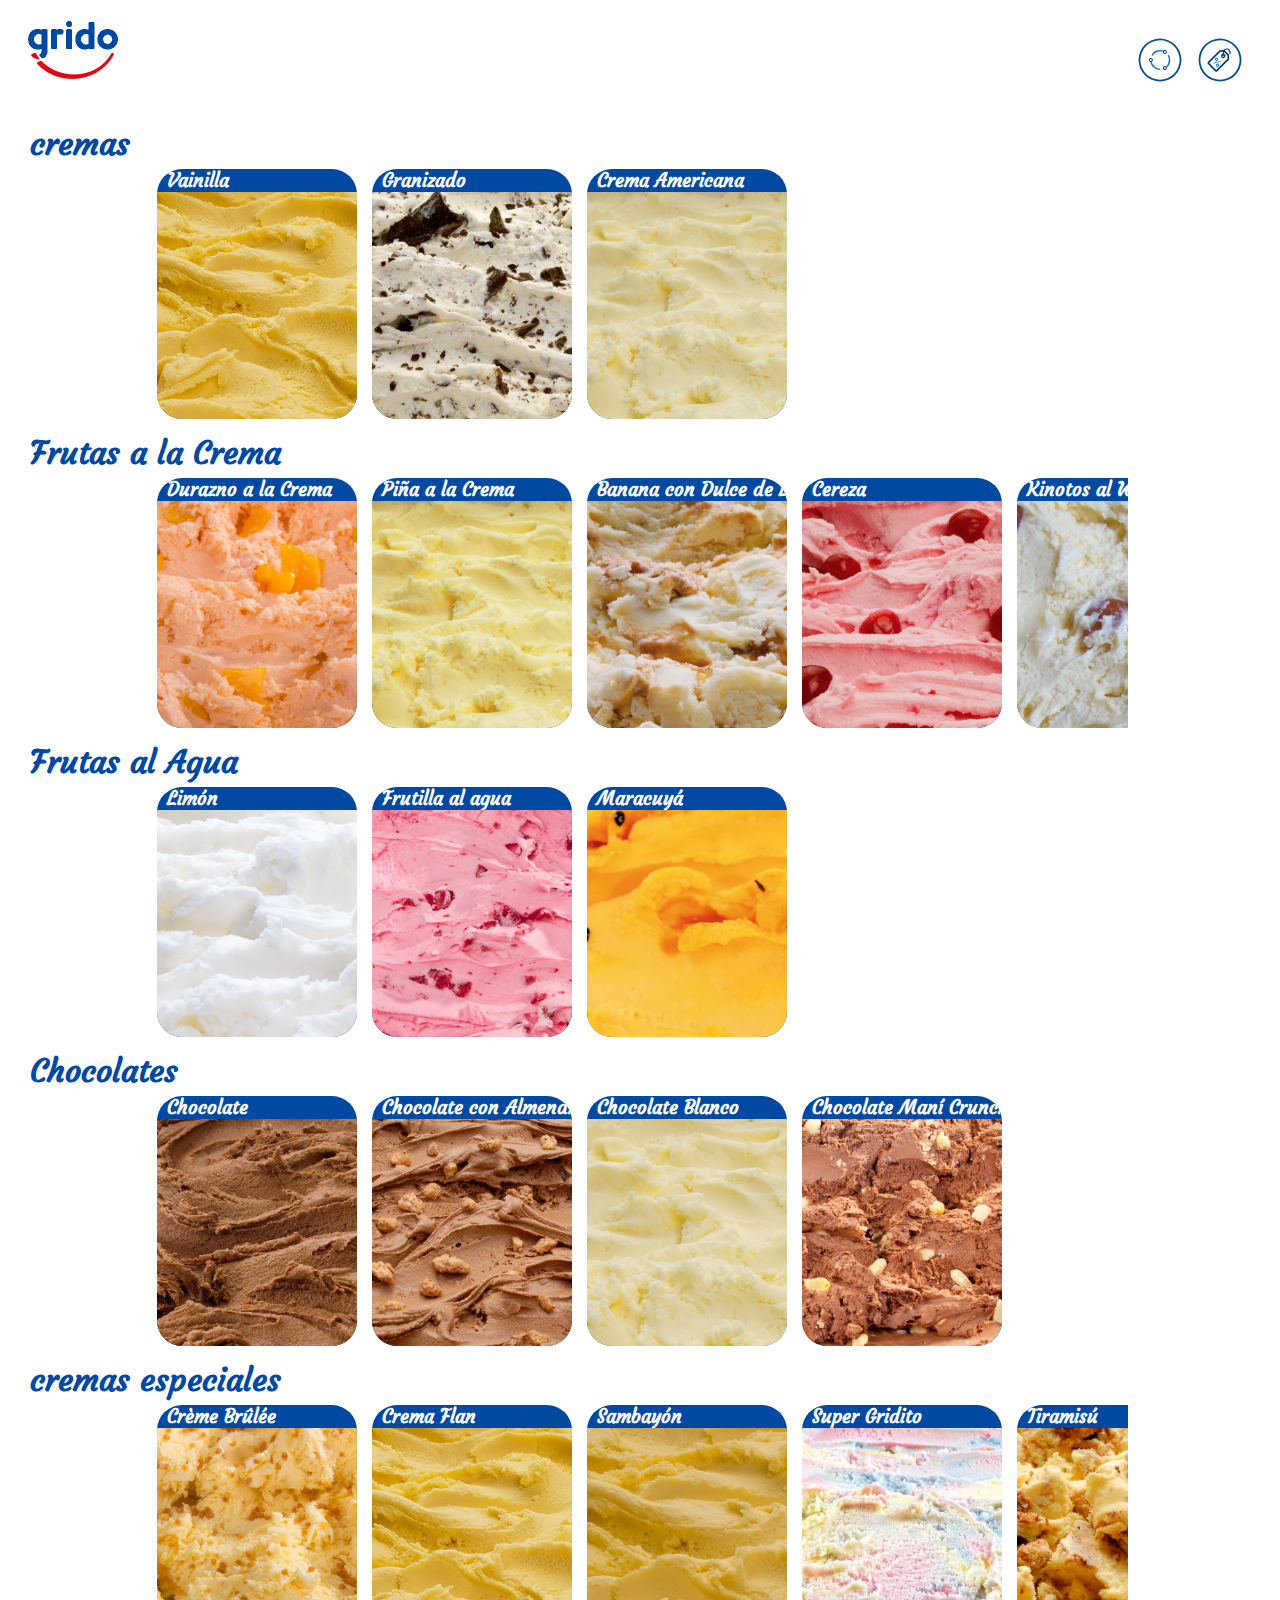
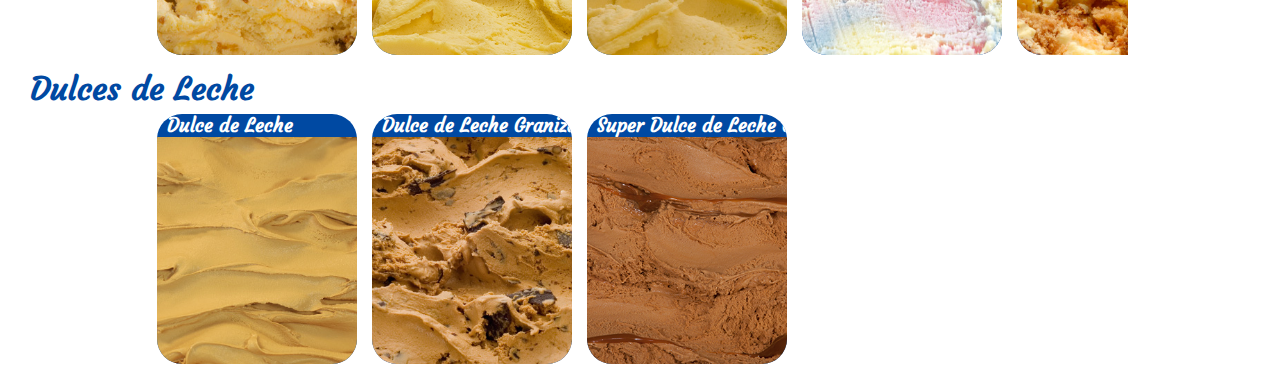
==== commit 142b6010: "add lista de precios" ====
--- a/index.html
+++ b/index.html
@@ -14,7 +14,17 @@
         <picture class="header__logo">
          <img src="./img/grido-logo_azul01.png" alt="grido" >   
         </picture>    
-         <section class="header__menu">
+        <nav class="header">   
+            <section class="header__icon">
+               <a href="index.html">
+                   <img src="img/circle.svg" alt="Logotipo"/>
+               </a></section>
+               <section class="header__icon">   
+               <a href="productlist.html">
+                <img src="img/pricing.svg" alt="Logotipo"/>
+            </a></section>  
+       </nav>  
+        <section class="header__menu">
          <div class="header__menu">
           <img class="heder__menu-img" src="img/profile.png" alt="iconProfile">
           <p>productos</p>     
--- a/sabores.css
+++ b/sabores.css
@@ -40,6 +40,14 @@
     height: 60px;
     width:  106px;   
     margin: 5px;
+}
+
+.header__icon img{
+    height: 50px;
+    width:  50px;   
+    margin: 5px;
+    font-size: 20px;
+
 }
 
 .header__menu{
@@ -101,4 +109,56 @@
    }
 .hide {
     display: none;
-}+}
+
+/*  Lista de precios */
+
+.product {
+ display: grid ;
+ grid-template-columns: 2fr 3fr;
+ grid-gap: 10px;
+ padding: 8px;
+ position: relative;
+}
+
+.product__category{
+    font-size: 5vw;
+    font-weight: 600;
+    padding: 10px 0;
+    position: sticky;
+    top:0;
+    margin: 0 5 10 0;
+    text-align: center ;
+    height: calc(10vw + 100px);
+    transition: all 0.2s ease-in;
+
+}
+
+.product__category > img {
+    width: 100px;
+    height: 100px;
+    object-fit: cover;
+    border-radius: 100%;
+  
+   /* z-index: -5;*/
+}
+
+.product__priceList{
+    border-top: solid 2px;
+    padding-top: 2px;
+}
+
+.product__priceList ul{
+   list-style: none;
+}
+.product__priceList ul li {
+        
+        margin-bottom: 5px ;
+        border-bottom: 2px #404B51 dotted;
+        
+        font-size: 4vw;
+        line-height: 1;
+        display: flex;
+        justify-content: space-between ;
+      
+}
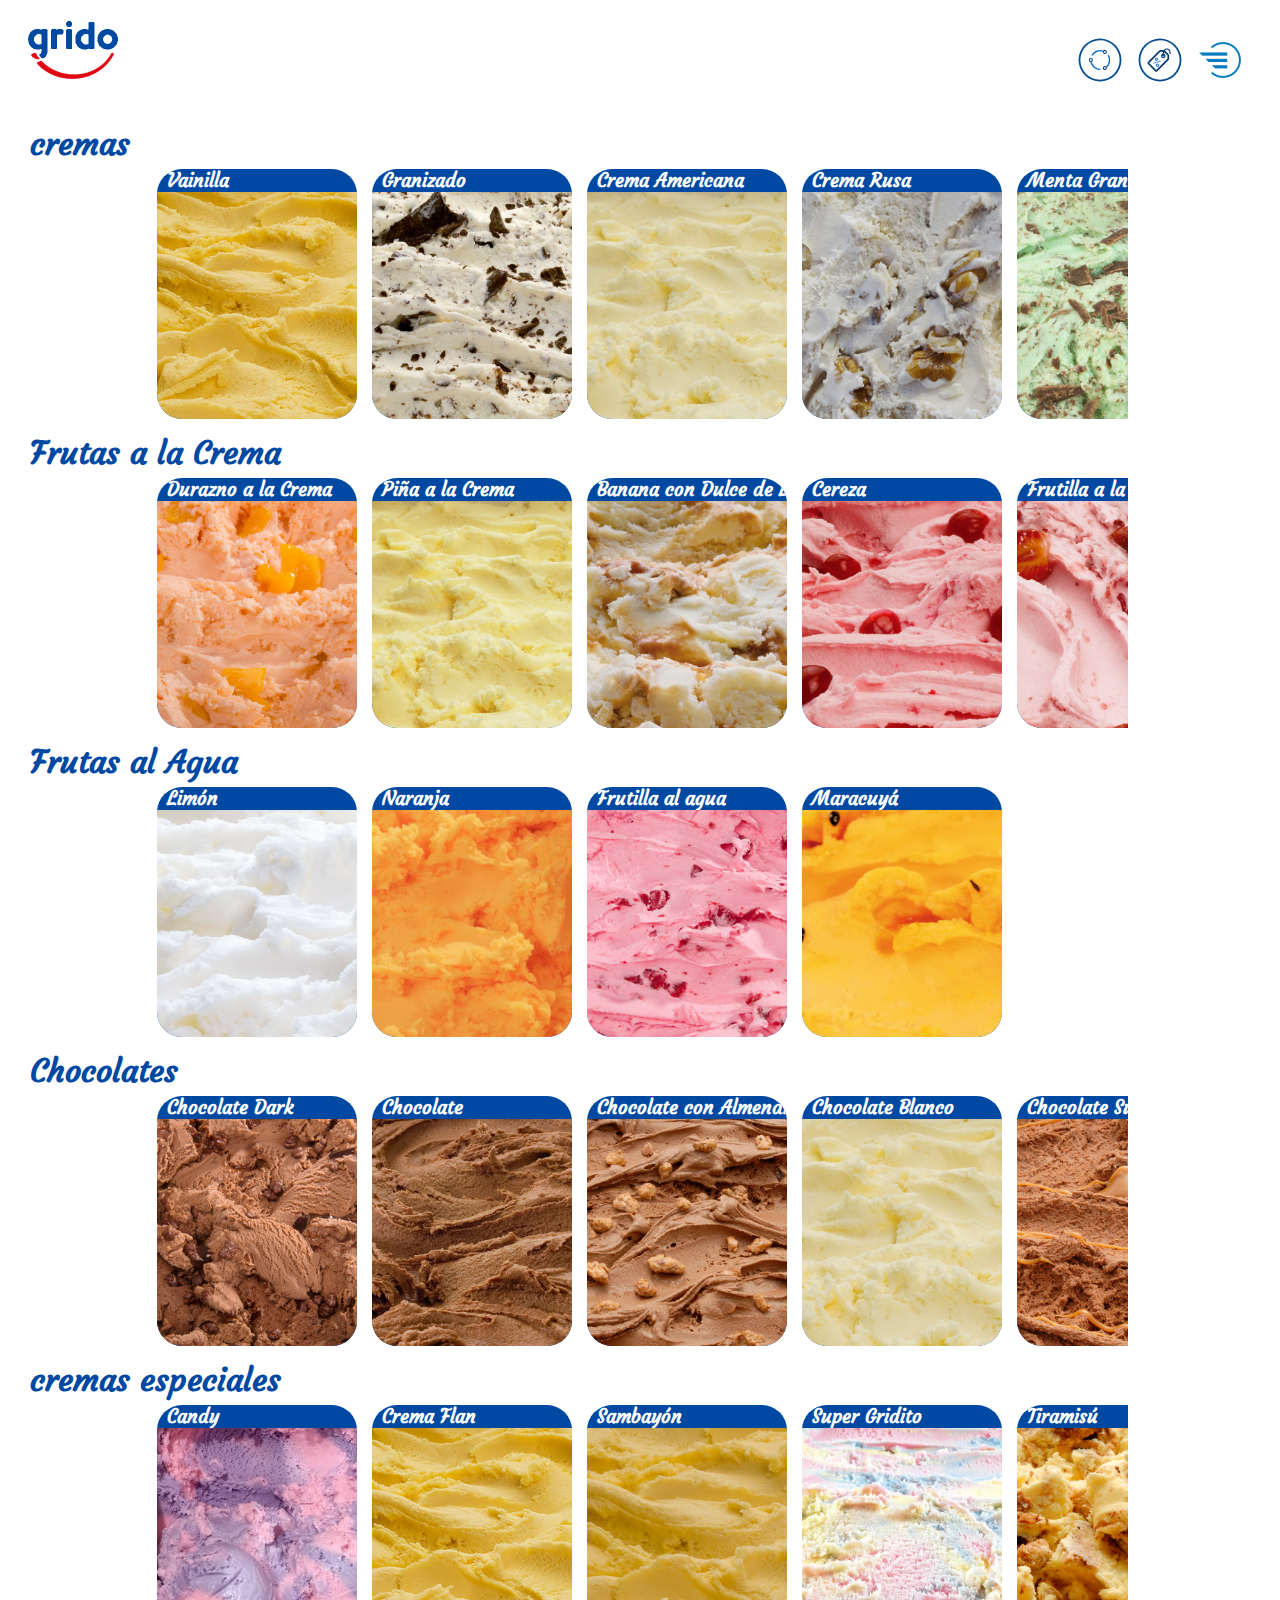
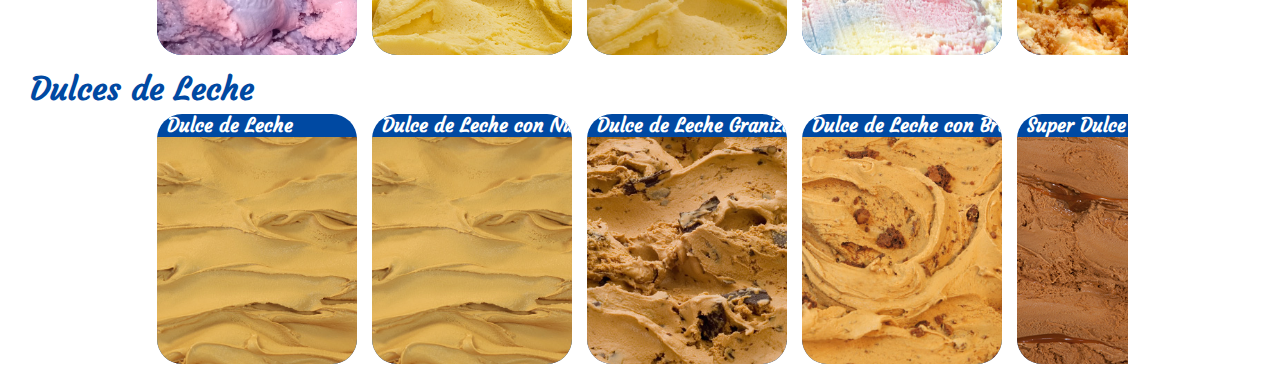
==== commit 16d577ef: "link delivery" ====
--- a/index.html
+++ b/index.html
@@ -22,7 +22,11 @@
                <section class="header__icon">   
                <a href="productlist.html">
                 <img src="img/pricing.svg" alt="Logotipo"/>
-            </a></section>  
+               </a></section>  
+               <section class="header__icon">
+                <a href="https://www.ubereats.com/santiago/food-delivery/grido-carmen/WK7fu__kTM65q2Xwqkuvcg/">
+                 <img src="img/document-center-3rd-party-icon.png" alt="Logotipo"/>
+             </a></section>
        </nav>  
         <section class="header__menu">
          <div class="header__menu">
@@ -68,7 +72,7 @@
                     <button type="button"> + </button>
                     </p>
                 </article>
-                <article class="ficha-sabor hide ">
+                <article class="ficha-sabor ">
                     <h3>Crema Rusa</h3>
                     <picture class="ficha-sabor__imagen">
                         <img src="img/crema-rusa.jpg" alt="Crema Rusa">
@@ -77,7 +81,7 @@
                     <button type="button"> + </button>
                     </p>
                 </article>
-                <article class="ficha-sabor hide">
+                <article class="ficha-sabor ">
                     <h3>Menta Granizada</h3>
                     <picture class="ficha-sabor__imagen">
                         <img src="img/menta-granizada.jpg" alt="Menta Granizada">
@@ -129,7 +133,7 @@
                     <button type="button"> + </button>
                     </p>
                 </article>
-                <article class="ficha-sabor hide">
+                <article class="ficha-sabor ">
                     <h3>Frutilla a la Crema</h3>
                     <picture class="ficha-sabor__imagen">
                         <img src="img/frutilla-crema.jpg" alt="Frutilla a la Crema">
@@ -162,7 +166,7 @@
                         <button  type="button"> + </button>
                     </p>
                 </article>
-                <article class="ficha-sabor hide">
+                <article class="ficha-sabor ">
                     <h3>Naranja</h3>
                     <picture class="ficha-sabor__imagen">
                         <img src="img/naranja.jpg" alt="Naranja">
@@ -195,7 +199,7 @@
         <div class="container-carousel">   
             <h1>Chocolates</h1>
             <section class="carousel">
-                <article class="ficha-sabor hide ">
+                <article class="ficha-sabor  ">
                     <h3>Chocolate Dark</h3>
                     <picture class="ficha-sabor__imagen">
                         <img src="img/Chocolate-Dark.jpg" alt="Chocolate Dark">
@@ -232,7 +236,7 @@
                     </p>
                 </article>
 
-                <article class="ficha-sabor hide ">
+                <article class="ficha-sabor  ">
                     <h3>Chocolate Suizo</h3>
                     <picture class="ficha-sabor__imagen">
                         <img src="img/chocolate-suizo.jpg" alt="Chocolate Suizo">
@@ -257,9 +261,9 @@
             <section class="carousel">
                 
                 <article class="ficha-sabor  ">
-                    <h3>Crème Brûlée</h3>
-                    <picture class="ficha-sabor__imagen">
-                        <img src="img/Creme-Brulee.jpg" alt="Crème Brûlée">
+                    <h3>Candy</h3>
+                    <picture class="ficha-sabor__imagen">
+                        <img src="img/candy.jpg" alt="Candy">
                     </picture>
                     <p>
                         <button  type="button"> + </button>
@@ -301,7 +305,7 @@
                         <button  type="button"> + </button>
                     </p>
                 </article>
-                <article class="ficha-sabor  hide ">
+                <article class="ficha-sabor   ">
                     <h3>Crema Cookie </h3>
                     <picture class="ficha-sabor__imagen">
                         <img src="img/crema-cookie.jpg" alt="Crema Cookie">
@@ -312,7 +316,7 @@
                 </article>
 
                 <article class="ficha-sabor">
-                    <h3>Mascarpone con Frutos del Bosque</h3>
+                    <h3>Mascarpone </h3>
                     <picture class="ficha-sabor__imagen">
                         <img src="img/mascarpone-frutos.jpg" alt="Mascarpone con Frutos del Bosque">
                     </picture>
@@ -320,7 +324,7 @@
                     <button type="button"> + </button>
                     </p>
                 </article>
-                <article class="ficha-sabor hide>
+                <article class="ficha-sabor" >
                     <h3>Tramontana</h3>
                     <picture class="ficha-sabor__imagen">
                         <img src="img/tramontana.jpg" alt="Tramontana">
@@ -338,7 +342,7 @@
                     <button type="button"> + </button>
                     </p>
                 </article>
-                <article class="ficha-sabor hide ">
+                <article class="ficha-sabor  ">
                     <h3>Cappuccino Granizado</h3>
                     <picture class="ficha-sabor__imagen">
                         <img src="img/cappuccino.jpg" alt="Cappuccino Granizado">
@@ -362,7 +366,7 @@
                         <button  type="button"> + </button>
                     </p>
                 </article>
-                <article class="ficha-sabor  hide ">
+                <article class="ficha-sabor ">
                     <h3>Dulce de Leche con Nuez</h3>
                     <picture class="ficha-sabor__imagen">
                         <img src="img/dulcedeleche.jpg" alt="Dulce de Leche con Nuez">
@@ -381,7 +385,7 @@
                     </p>
                 </article>
 
-                <article class="ficha-sabor hide">
+                <article class="ficha-sabor ">
                     <h3>Dulce de Leche con Brownie</h3>
                     <picture class="ficha-sabor__imagen">
                         <img src="img/dulcedeleche-brownie.jpg" alt="Dulce de Leche con Brownie">
